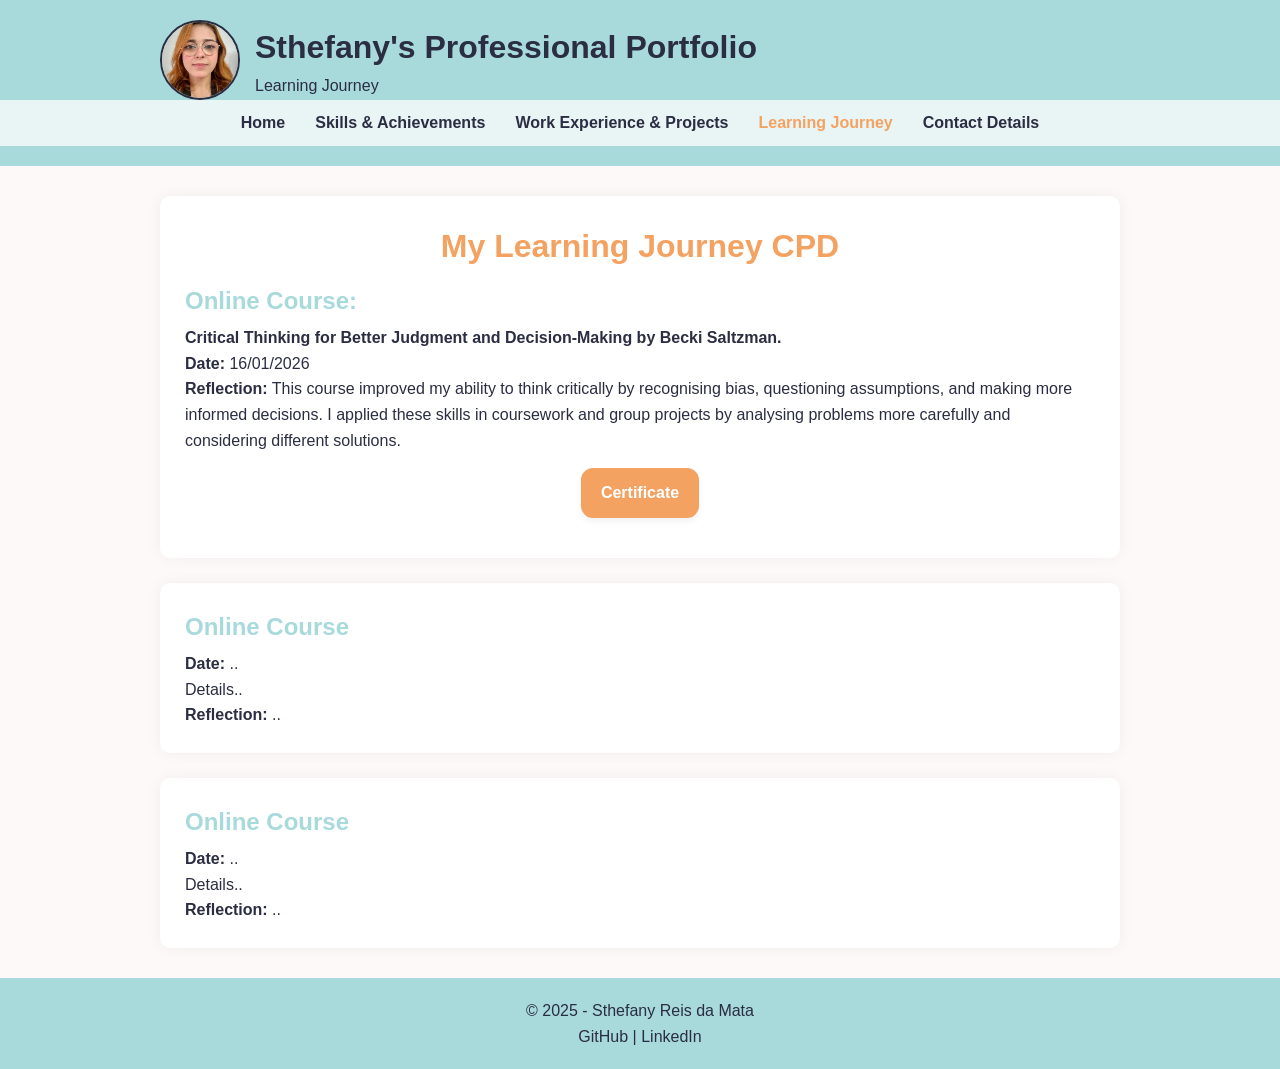
==== docs/learning.html @ e6a2cdb6 "Update learning.html" ====
<!DOCTYPE html>
<html lang="en">
<head>
    <meta charset="UTF-8">
    <meta name="viewport" content="width=device-width, initial-scale=1.0">
    <title>Learning Journey - CPD</title>
    <link rel="stylesheet" href="style.css">
</head>
<body>
    <header class="site-header">
        <div class="header">
            <div class="profile">
                <img class="profile-image" src="profile_photo.jpeg" alt="avatar">
                <div>
                    <h1>Sthefany's Professional Portfolio</h1>
                    <span class="subtitle">Learning Journey</span>
                </div>
            </div>
        </div>
        <nav class="main-nav" id="nav">
            <a href="index.html">Home</a>
            <a href="skills.html">Skills & Achievements</a>
            <a href="work.html">Work Experience & Projects</a>
            <a href="learning.html" class="active">Learning Journey</a>
            <a href="contact.html">Contact Details</a>
        </nav>
    </header>

    <main class="content">
        <section class="cpd card">
            <h2>My Learning Journey CPD</h2>


            <h3>Online Course:</h3>
            <h4>Critical Thinking for Better Judgment and Decision-Making by Becki Saltzman.</h4>
            <p><strong>Date: </strong>16/01/2026</p>
            <p><strong>Reflection:</strong> This course improved my ability to think critically by recognising bias, questioning assumptions, and making more informed decisions. I applied these skills in coursework and group projects by analysing problems more carefully and considering different solutions.</p>
            <div class="hero actions">
                <a href="CriticalThinking.pdf" class="btn download">Certificate</a>
            </div>
        </section>

        <section class="cpd card">
            <h3>Online Course</h3>
            <p><strong>Date:</strong> ..</p>
            <p>Details..</p>
            <p><strong>Reflection:</strong> ..</p>
        </section>

        <section class="cpd card">
            <h3>Online Course</h3>
            <p><strong>Date:</strong> ..</p>
            <p>Details..</p>
            <p><strong>Reflection:</strong> ..</p>
        </section>
    </main>

    <footer class="footer">
        <div>&copy; 2025 - Sthefany Reis da Mata</div>
        <div class="socials">
            <a href="https://olympus.ntu.ac.uk/N1015898">GitHub |</a>
            <a href="https://linkedin.com/in/sthefany57"> LinkedIn</a>
        </div>
    </footer>

</body>
</html>
---- docs/style.css ----
/* Global Styles */
* {
    box-sizing: border-box; /* include padding and border in element's total width and height */
    margin: 0; /* remove default margin */
    padding: 0; /* remove default padding */

}

/* Body Styles */
body {
    font-family: 'Segoe UI', Arial, sans-serif; /* clean and modern font */
    background: #fef9f9; /* very light pastel */
    color: #2b2d42; /* dark slate */
    line-height: 1.6; /* improve readability */
    transition: background 0.3s, color 0.3s; /* smooth theme transitions */

}
/* Typography */
a {
    color: inherit; /* inherit color from parent */
    text-decoration: none; /* remove underline by default */
}

/* Hover effect for links */
a:hover {
    text-decoration: underline; /* underline on hover for better UX */
}

/* Headings */
ul {
    list-style: disc inside; /* standard list style */
}

/* header */
.site-header {
    background: #a8dadc; /* pastel mint */
    color: #2b2d42; /* dark slate */
    padding: 20px 0; /* vertical padding */
    position: sticky; /* stick to top on scroll */
}

/* Header Content */
.header {
    max-width: 1000px; /* constrain width */
    margin: 0 auto; /* center horizontally */
    display: flex; /* flexbox for layout */
    align-items: center; /* center vertically */
    justify-content: space-between; /* space between items */
    padding: 0 20px; /* horizontal padding */
}


/* Profile Section */
.profile {
    display: flex; /* flexbox for layout */
    align-items: center; /* center vertically */
    gap: 15px; /* space between image and text */
}

/* Profile Image */
.profile img {
        width: 80px; /* fixed width */
        height: 80px; /* fixed height */
        max-width: 100%; /* responsive */
        object-fit: cover; /* fills the circle without distortion */
        border-radius: 50%; /* circular shape */
        border: 2px solid #2b2d42; /* border color */
}

/* Main Content Area */
.content {
    max-width: 1000px; /* constrain width */
    margin: 30px auto; /* center horizontally with top margin */
    padding: 0 20px; /* horizontal padding */
}

/* Navigation Styles */
.main-nav {
    display: flex; /* flexbox for layout */
    justify-content: center; /* center nav items */
    background: #e9f5f5; /* light pastel */
    padding: 10px 0; /* vertical padding */
}

 /* Navigation Links */
.main-nav a {
    margin: 0 15px; /* horizontal spacing */
    font-weight: bold; /* bold text */
    color: #2b2d42; /* dark slate */
    transition: color 0.3s; /* smooth color transition */
}

 /* Hover and Active Link Styles */
    .main-nav a:hover,
    .main-nav a.active {
        color: #f4a261; /* pastel coral */
    }


/*buttons */
.btn {
    padding: 10px 18px; /* increased padding for better touch targets */
    border-radius: 12px; /* more rounded corners for a softer look */
    font-weight: 600; /* semi-bold text */
    cursor: pointer; /* pointer cursor on hover */
    transition: all 0.25s ease; /* smooth transitions for hover effects */
    border: 2px solid transparent; /* default border */
    box-shadow: 0 4px 6px rgba(0,0,0,0.05); /* subtle shadow */
}

/* General hover effect for all buttons */
.btn:hover {
     transform: translateY(-2px); /* slight lift on hover */
     box-shadow: 0 6px 10px rgba(0,0,0,0.08); /* enhanced shadow on hover */
}

/* Primary button (mint) */
.btn.primary {
     background-color: #a8dadc; /* pastel mint */
     color: #2b2d42; /* dark slate */
     border: 2px solid #a8dadc; /* matching border */
}

 /* Hover effect for primary button */
.btn.primary:hover {
      background-color: #8fc5c7; /* slightly darker mint */
      border-color: #8fc5c7; /* matching border */
}

/* Download / accent button (coral) */
.btn.download {
    background-color: #f4a261; /* pastel coral */
    color: #fff; /* white text */
    border: 2px solid #f4a261; /* matching border */
 }

 /* Hover effect for download button */
 .btn.download:hover {
    background-color: #e5944f; /* slightly darker coral */
    border-color: #e5944f; /* matching border */
 }


/* Card section */
.card {
    background: white; /* soft lavender */
    padding: 25px; /* increased padding */
    border-radius: 10px; /* rounded corners */
    box-shadow: 0 0 15px rgba(0,0,0,0.05); /* subtle shadow */
    margin-bottom: 20px; /* space below each card */
    transition: transform 0.2s, box-shadow 0.2s; /* smooth hover effects */
}

/* Hover effect for cards */
.card:hover {
     transform: translateY(-5px); /* slight lift on hover */
     box-shadow: 0 0 25px rgba(0,0,0,0.2); /* enhanced shadow on hover */
 }
 
/* Card Headings */
    .card h2 {
        text-align: center; /* center text */
        font-size: 2rem; /* larger font size */
        margin-bottom: 15px; /* space below heading */
        color: #f4a261; /* pastel coral */
    }

    .card h3 {
        text-align: left; /* left text */
        font-size: 1.5rem; /* medium font size */
        margin-bottom: 10px; /* space below heading */
        color: #a8dadc; /* pastel mint */
    }


/* Card Paragraphs */
    .actions {
        margin: 15px 0; /* vertical margin */
        display: flex; /* flexbox for layout */
        justify-content: center; /* center actions */
        gap: 15px; /* space between actions */
    }

/**/
.values {
    display: flex; /* flexbox for layout */
    justify-content: center; /* center values */
    flex-wrap: wrap; /* wrap to next line if needed */
    gap: 15px; /* space between values */
    margin-top: 20px; /* space above values */
    font-weight: bold; /* bold text */
    color: #a8dadc; /* pastel mint */
}

/* CPD Section */
.cpd {
    margin-bottom: 25px; /* space below each section */
}
    .cpd h2 {
        color: #f4a261; /* pastel coral */
        margin-bottom: 10px; /* space below main headings */
    }
    .cpd h3 {
        color: #a8dadc; /* pastel mint */
        margin-bottom: 5px; /* space below subheadings */
    }

    /* Footer Styles */
    .footer {
        background: #a8dadc; /* pastel mint footer */
        color: #2b2d42; /* dark slate text */
        padding: 20px 0; /* vertical padding */
        text-align: center; /* center text */

    }
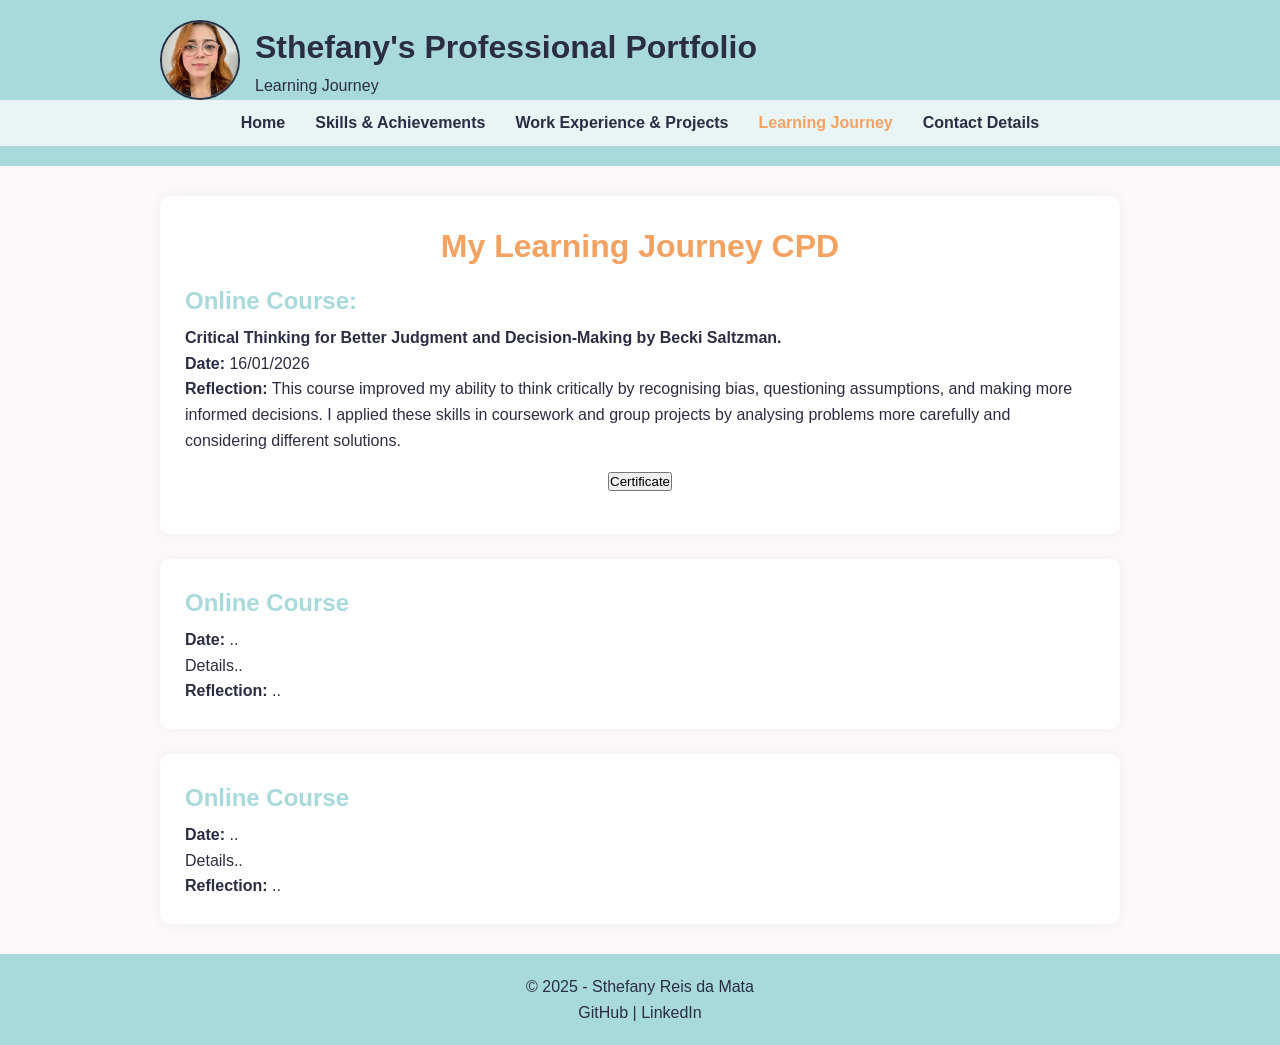
==== commit 6d06050a: "Update learning.html" ====
--- a/docs/learning.html
+++ b/docs/learning.html
@@ -37,7 +37,7 @@
             <p><strong>Date: </strong>16/01/2026</p>
             <p><strong>Reflection:</strong> This course improved my ability to think critically by recognising bias, questioning assumptions, and making more informed decisions. I applied these skills in coursework and group projects by analysing problems more carefully and considering different solutions.</p>
             <div class="hero actions">
-                <a href="CriticalThinking.pdf" class="btn download">Certificate</a>
+                <a href="CriticalThinking.pdf" target="_blank"><button>Certificate</button></a>
             </div>
         </section>
 
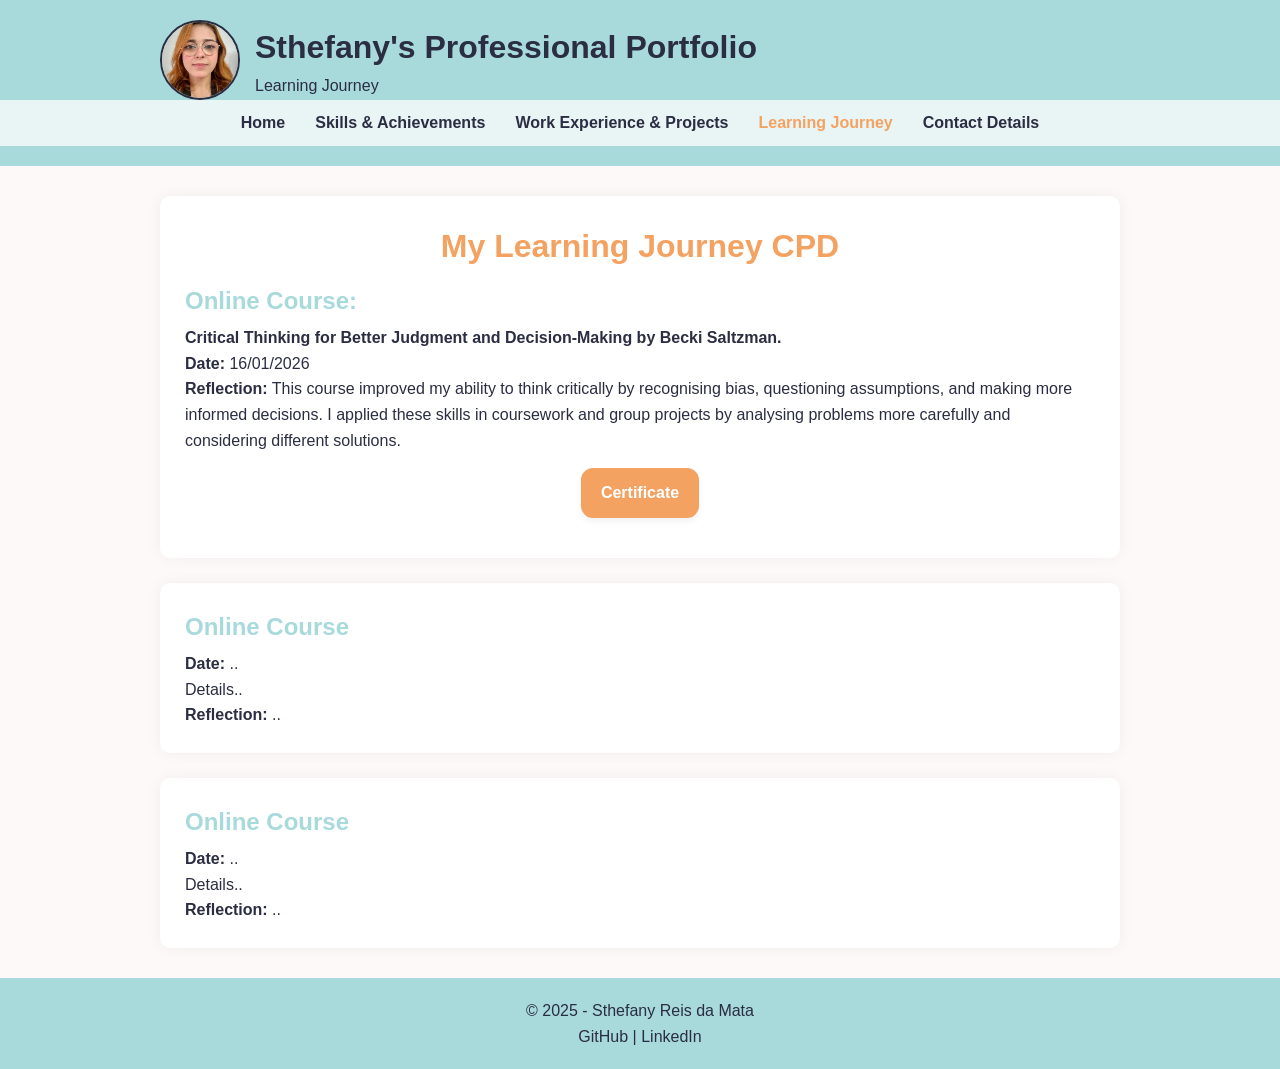
==== commit a032e012: "Update learning.html" ====
--- a/docs/learning.html
+++ b/docs/learning.html
@@ -37,7 +37,7 @@
             <p><strong>Date: </strong>16/01/2026</p>
             <p><strong>Reflection:</strong> This course improved my ability to think critically by recognising bias, questioning assumptions, and making more informed decisions. I applied these skills in coursework and group projects by analysing problems more carefully and considering different solutions.</p>
             <div class="hero actions">
-                <a href="CriticalThinking.pdf" target="_blank"><button>Certificate</button></a>
+                <a href="docs/CriticalThinking.pdf" class="btn download">Certificate</a>
             </div>
         </section>
 
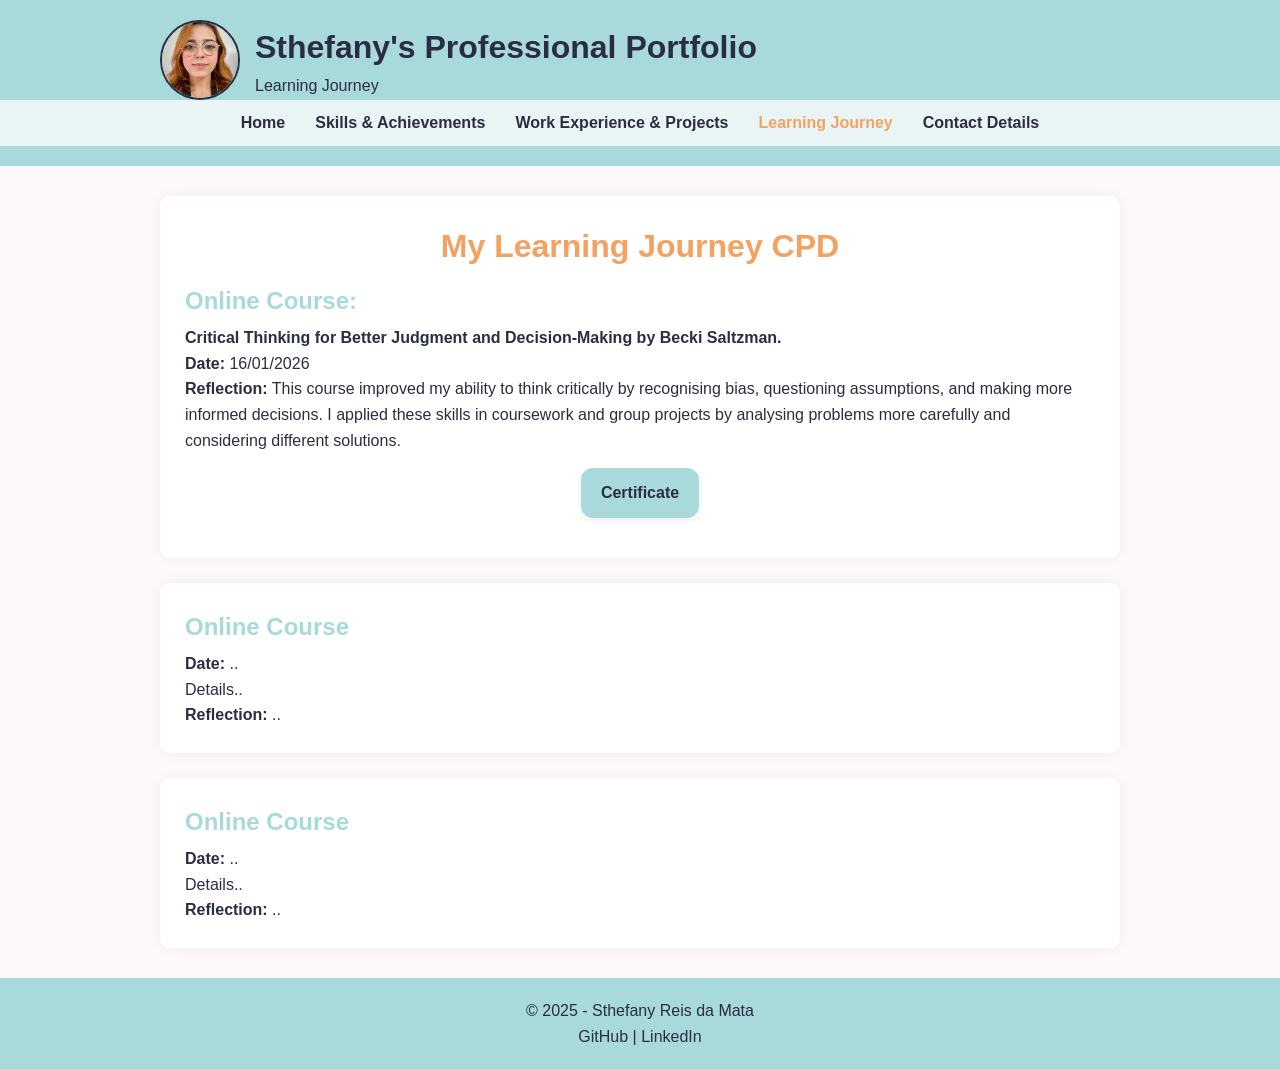
==== commit e48ac272: "Update learning.html" ====
--- a/docs/learning.html
+++ b/docs/learning.html
@@ -37,7 +37,7 @@
             <p><strong>Date: </strong>16/01/2026</p>
             <p><strong>Reflection:</strong> This course improved my ability to think critically by recognising bias, questioning assumptions, and making more informed decisions. I applied these skills in coursework and group projects by analysing problems more carefully and considering different solutions.</p>
             <div class="hero actions">
-                <a href="docs/CriticalThinking.pdf" class="btn download">Certificate</a>
+                <a href="CriticalThinking.pdf" class="btn primary">Certificate</a>
             </div>
         </section>
 
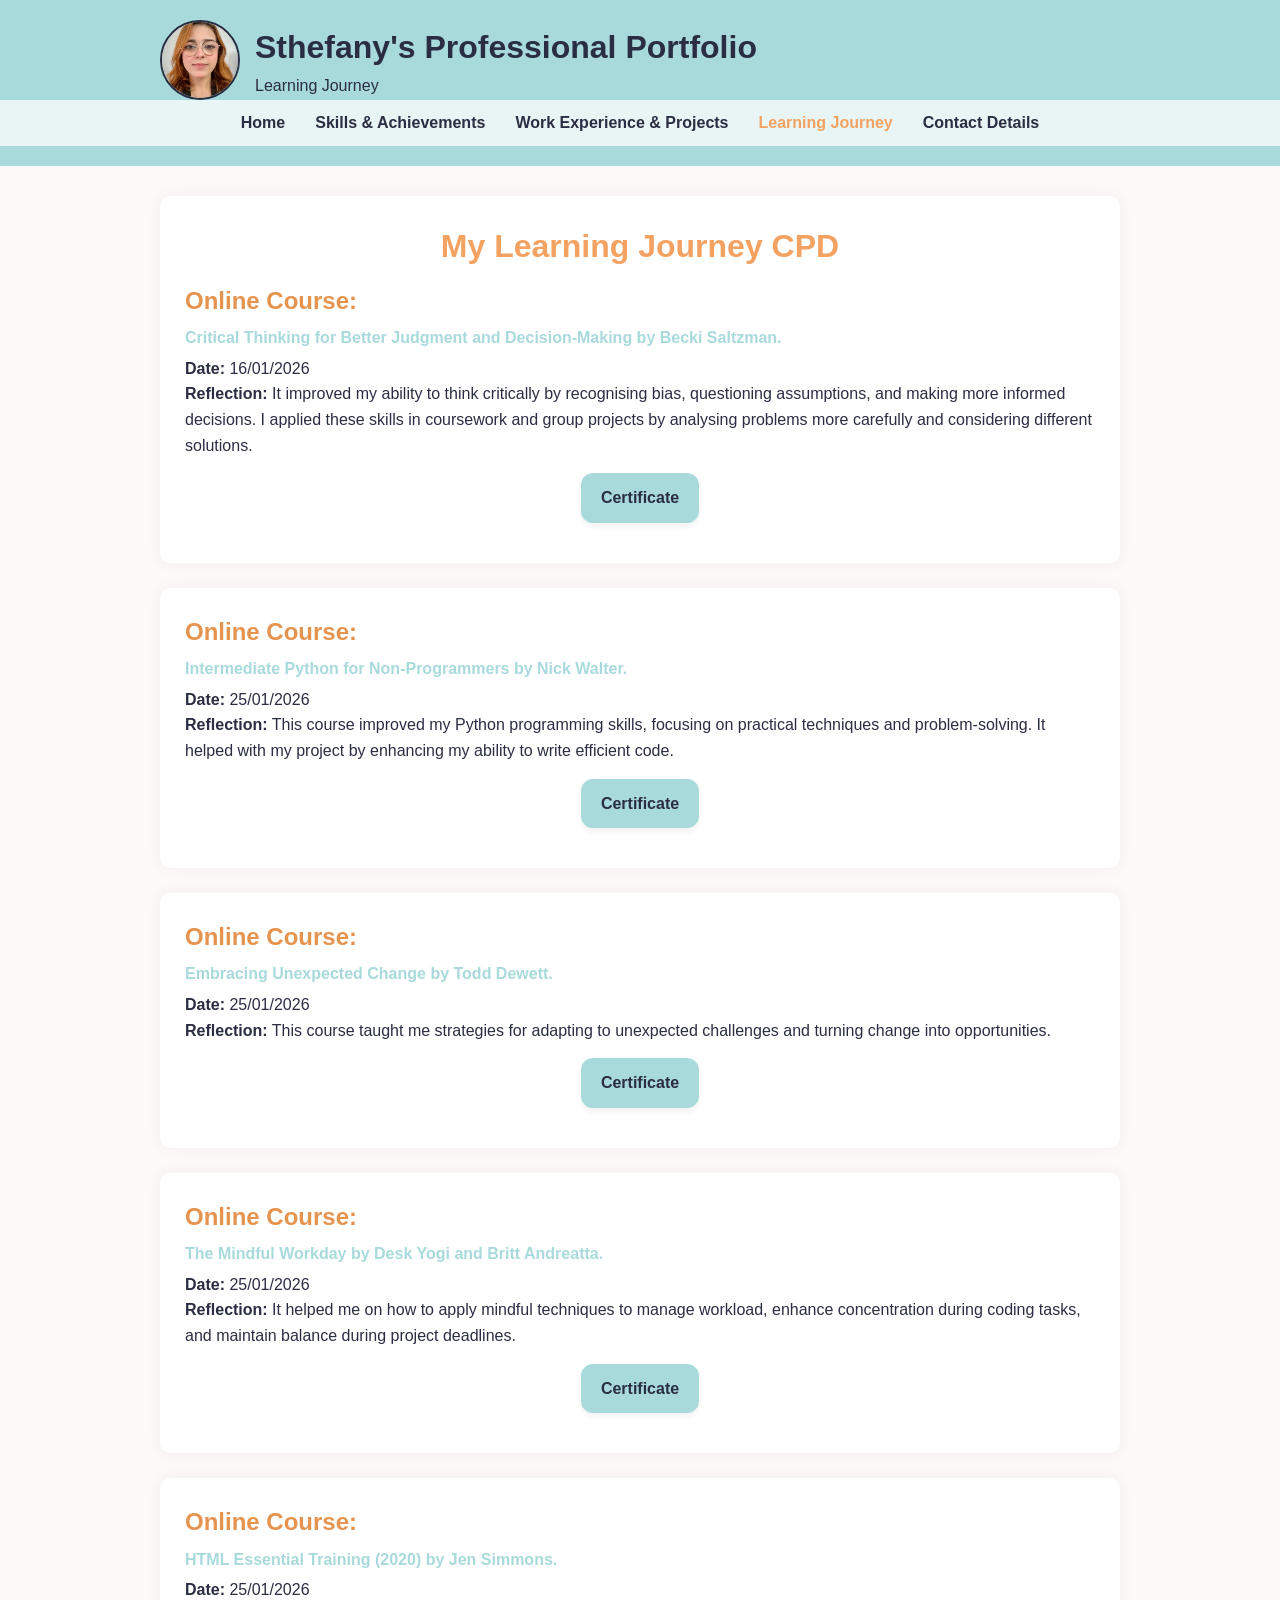
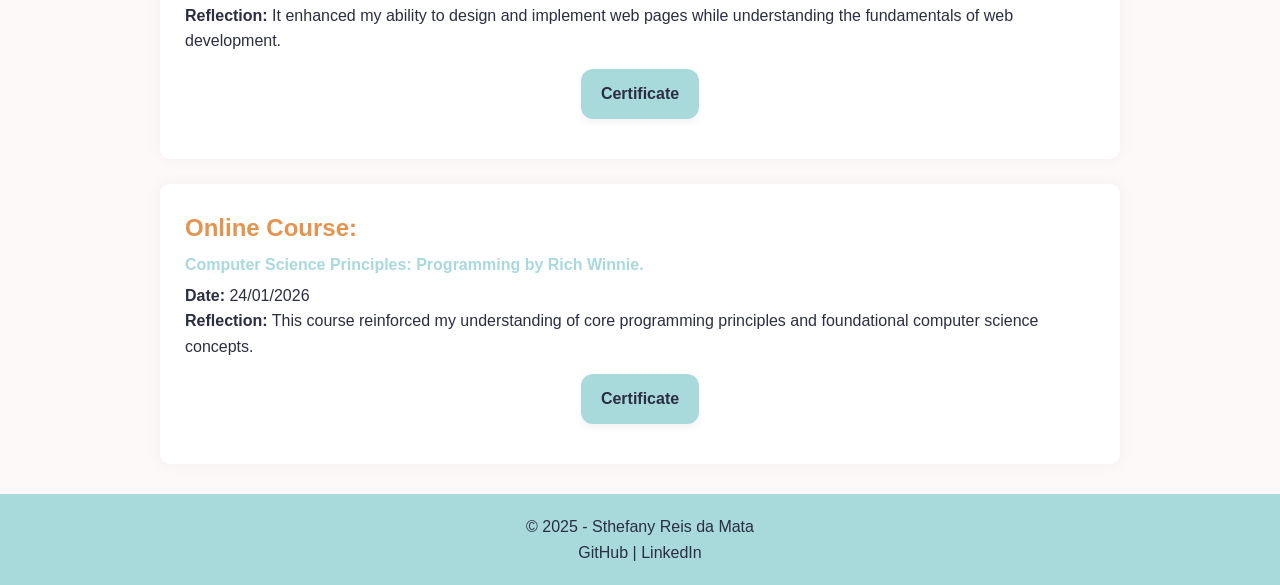
==== commit 324a6c08: "Update learning.html" ====
--- a/docs/learning.html
+++ b/docs/learning.html
@@ -35,24 +35,60 @@
             <h3>Online Course:</h3>
             <h4>Critical Thinking for Better Judgment and Decision-Making by Becki Saltzman.</h4>
             <p><strong>Date: </strong>16/01/2026</p>
-            <p><strong>Reflection:</strong> This course improved my ability to think critically by recognising bias, questioning assumptions, and making more informed decisions. I applied these skills in coursework and group projects by analysing problems more carefully and considering different solutions.</p>
+            <p><strong>Reflection:</strong> It improved my ability to think critically by recognising bias, questioning assumptions, and making more informed decisions. I applied these skills in coursework and group projects by analysing problems more carefully and considering different solutions.</p>
             <div class="hero actions">
                 <a href="CriticalThinking.pdf" class="btn primary">Certificate</a>
             </div>
         </section>
 
         <section class="cpd card">
-            <h3>Online Course</h3>
-            <p><strong>Date:</strong> ..</p>
-            <p>Details..</p>
-            <p><strong>Reflection:</strong> ..</p>
+            <h3>Online Course:</h3>
+            <h4>Intermediate Python for Non-Programmers by Nick Walter.</h4>
+            <p><strong>Date: </strong>25/01/2026</p>
+            <p><strong>Reflection:</strong> This course improved my Python programming skills, focusing on practical techniques and problem-solving. It helped with my project by enhancing my ability to write efficient code.</p>
+            <div class="hero actions">
+                <a href="IntermediatePythonforNonProgrammers.pdf" class="btn primary">Certificate</a>
+            </div>
         </section>
 
         <section class="cpd card">
-            <h3>Online Course</h3>
-            <p><strong>Date:</strong> ..</p>
-            <p>Details..</p>
-            <p><strong>Reflection:</strong> ..</p>
+            <h3>Online Course:</h3>
+            <h4>Embracing Unexpected Change by Todd Dewett.</h4>
+            <p><strong>Date: </strong>25/01/2026</p>
+            <p><strong>Reflection:</strong> This course taught me strategies for adapting to unexpected challenges and turning change into opportunities.</p>
+            <div class="hero actions">
+                <a href="EmbracingUnexpectedChange.pdf" class="btn primary">Certificate</a>
+            </div>
+        </section>
+
+        <section class="cpd card">
+            <h3>Online Course:</h3>
+            <h4>The Mindful Workday by Desk Yogi and Britt Andreatta.</h4>
+            <p><strong>Date: </strong>25/01/2026</p>
+            <p><strong>Reflection:</strong> It helped me on how to apply mindful techniques to manage workload, enhance concentration during coding tasks, and maintain balance during project deadlines.</p>
+            <div class="hero actions">
+                <a href="TheMindfulWorkday.pdf" class="btn primary">Certificate</a>
+            </div>
+        </section>
+
+        <section class="cpd card">
+            <h3>Online Course:</h3>
+            <h4>HTML Essential Training (2020) by Jen Simmons.</h4>
+            <p><strong>Date: </strong>25/01/2026</p>
+            <p><strong>Reflection:</strong> It enhanced my ability to design and implement web pages while understanding the fundamentals of web development.</p>
+            <div class="hero actions">
+                <a href="HTMLEssentialTraining2020.pdf" class="btn primary">Certificate</a>
+            </div>
+        </section>
+
+        <section class="cpd card">
+            <h3>Online Course:</h3>
+            <h4>Computer Science Principles: Programming by Rich Winnie.</h4>
+            <p><strong>Date: </strong>24/01/2026</p>
+            <p><strong>Reflection:</strong> This course reinforced my understanding of core programming principles and foundational computer science concepts.</p>
+            <div class="hero actions">
+                <a href="PrinciplesProgramming.pdf" class="btn primary">Certificate</a>
+            </div>
         </section>
     </main>
 
--- a/docs/style.css
+++ b/docs/style.css
@@ -173,6 +173,7 @@
     }
 
 
+
 /* Card Paragraphs */
     .actions {
         margin: 15px 0; /* vertical margin */
@@ -201,8 +202,12 @@
         margin-bottom: 10px; /* space below main headings */
     }
     .cpd h3 {
-        color: #a8dadc; /* pastel mint */
+        color: #e5944f; /* pastel mint */
         margin-bottom: 5px; /* space below subheadings */
+    }
+    .cpd h4{
+        color: #a8dadc; /* pastel coral */
+        margin-bottom: 5px; /* space below main headings */
     }
 
     /* Footer Styles */
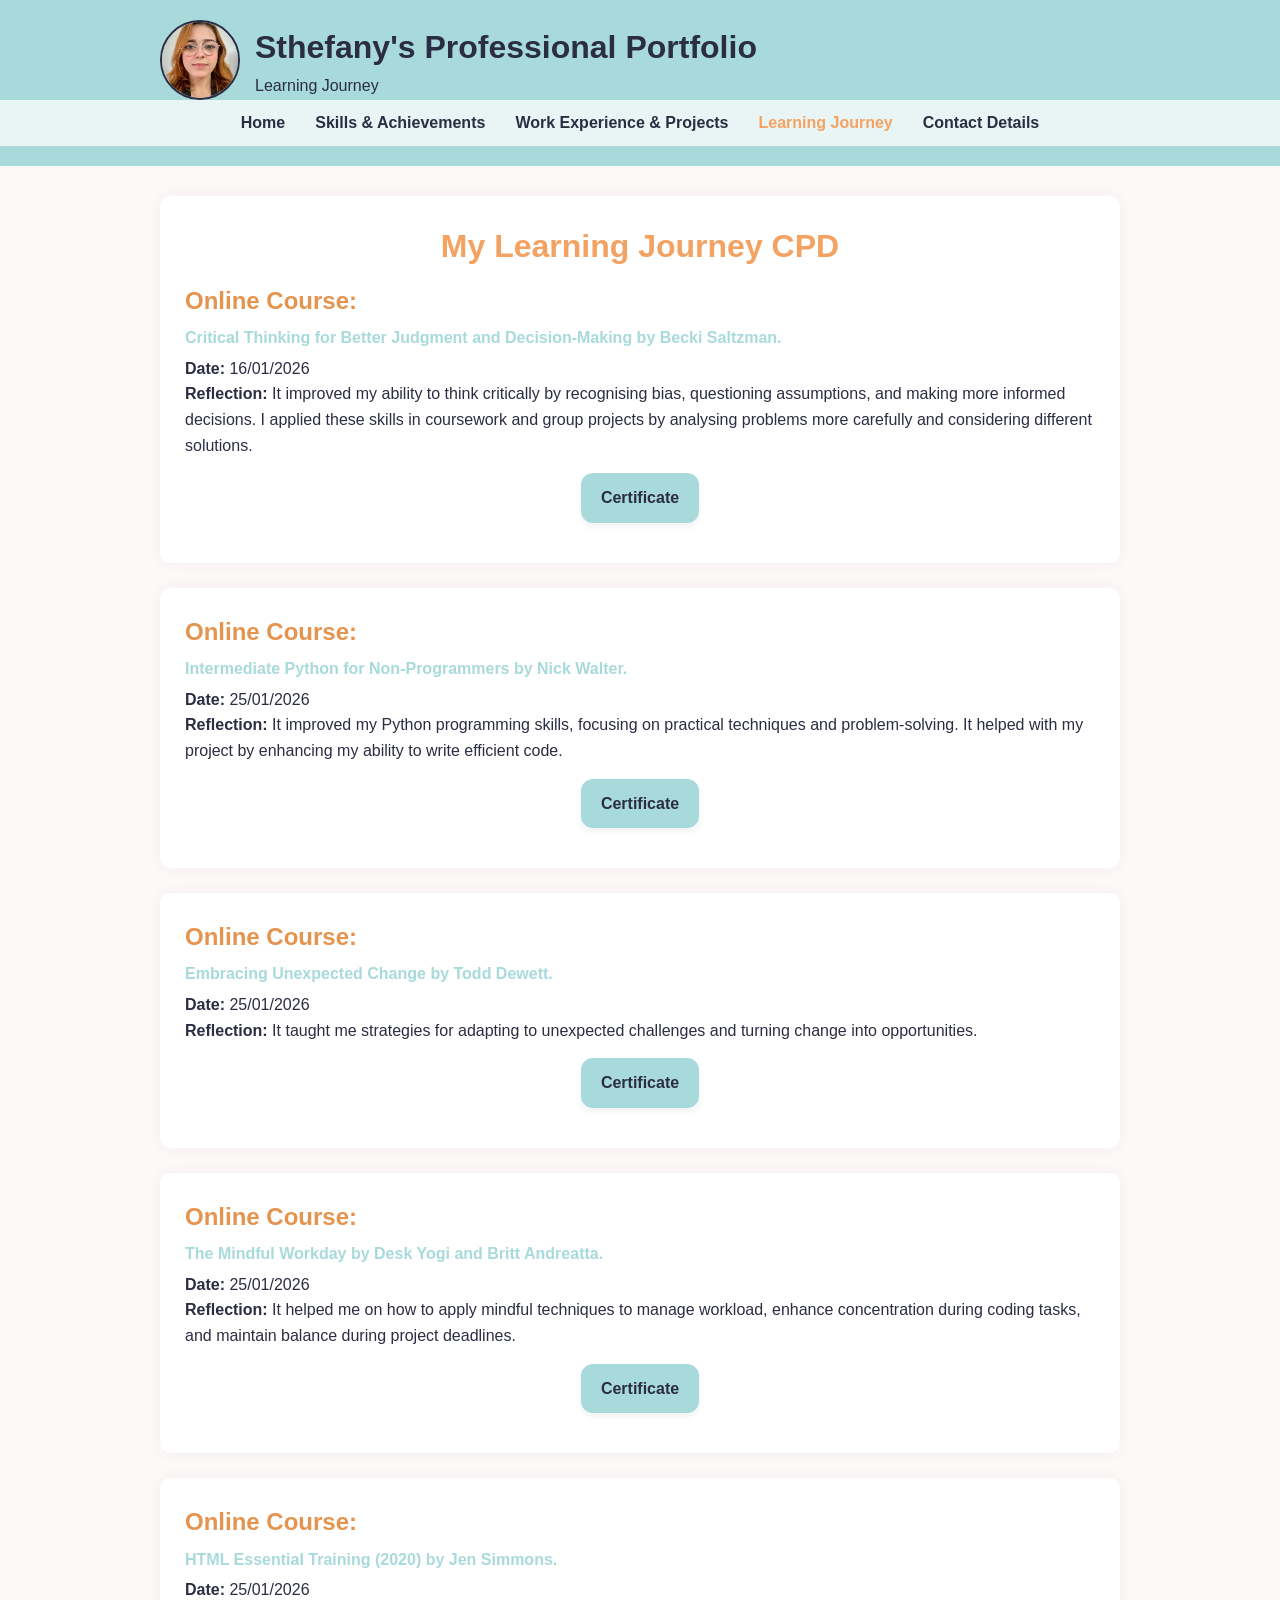
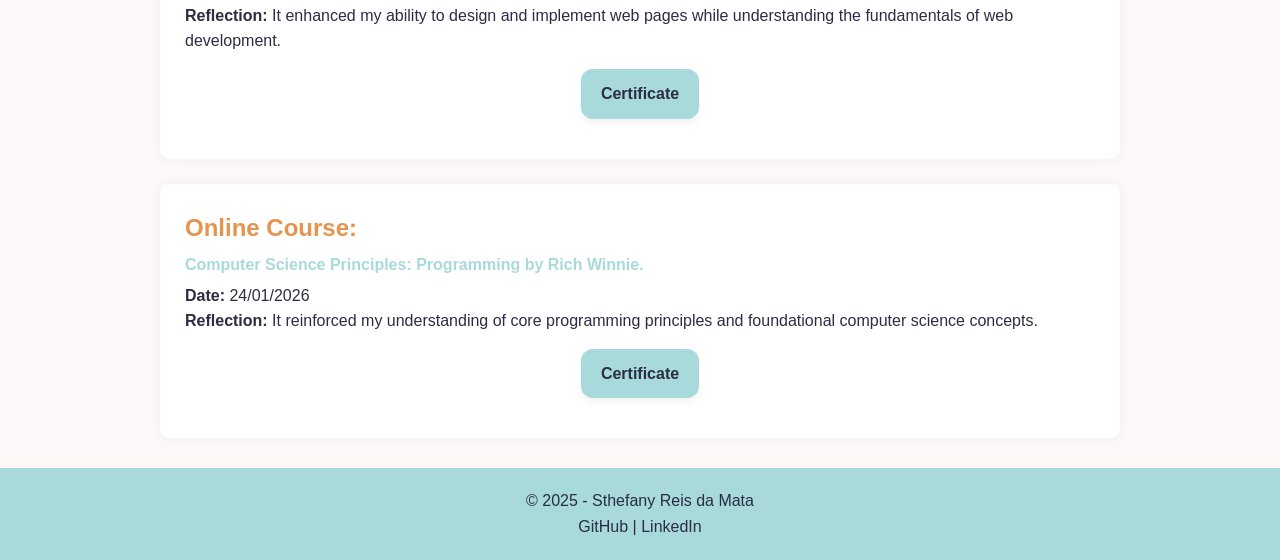
==== commit 499fc81f: "Update learning.html" ====
--- a/docs/learning.html
+++ b/docs/learning.html
@@ -45,7 +45,7 @@
             <h3>Online Course:</h3>
             <h4>Intermediate Python for Non-Programmers by Nick Walter.</h4>
             <p><strong>Date: </strong>25/01/2026</p>
-            <p><strong>Reflection:</strong> This course improved my Python programming skills, focusing on practical techniques and problem-solving. It helped with my project by enhancing my ability to write efficient code.</p>
+            <p><strong>Reflection:</strong> It improved my Python programming skills, focusing on practical techniques and problem-solving. It helped with my project by enhancing my ability to write efficient code.</p>
             <div class="hero actions">
                 <a href="IntermediatePythonforNonProgrammers.pdf" class="btn primary">Certificate</a>
             </div>
@@ -55,7 +55,7 @@
             <h3>Online Course:</h3>
             <h4>Embracing Unexpected Change by Todd Dewett.</h4>
             <p><strong>Date: </strong>25/01/2026</p>
-            <p><strong>Reflection:</strong> This course taught me strategies for adapting to unexpected challenges and turning change into opportunities.</p>
+            <p><strong>Reflection:</strong> It taught me strategies for adapting to unexpected challenges and turning change into opportunities.</p>
             <div class="hero actions">
                 <a href="EmbracingUnexpectedChange.pdf" class="btn primary">Certificate</a>
             </div>
@@ -85,7 +85,7 @@
             <h3>Online Course:</h3>
             <h4>Computer Science Principles: Programming by Rich Winnie.</h4>
             <p><strong>Date: </strong>24/01/2026</p>
-            <p><strong>Reflection:</strong> This course reinforced my understanding of core programming principles and foundational computer science concepts.</p>
+            <p><strong>Reflection:</strong> It reinforced my understanding of core programming principles and foundational computer science concepts.</p>
             <div class="hero actions">
                 <a href="PrinciplesProgramming.pdf" class="btn primary">Certificate</a>
             </div>
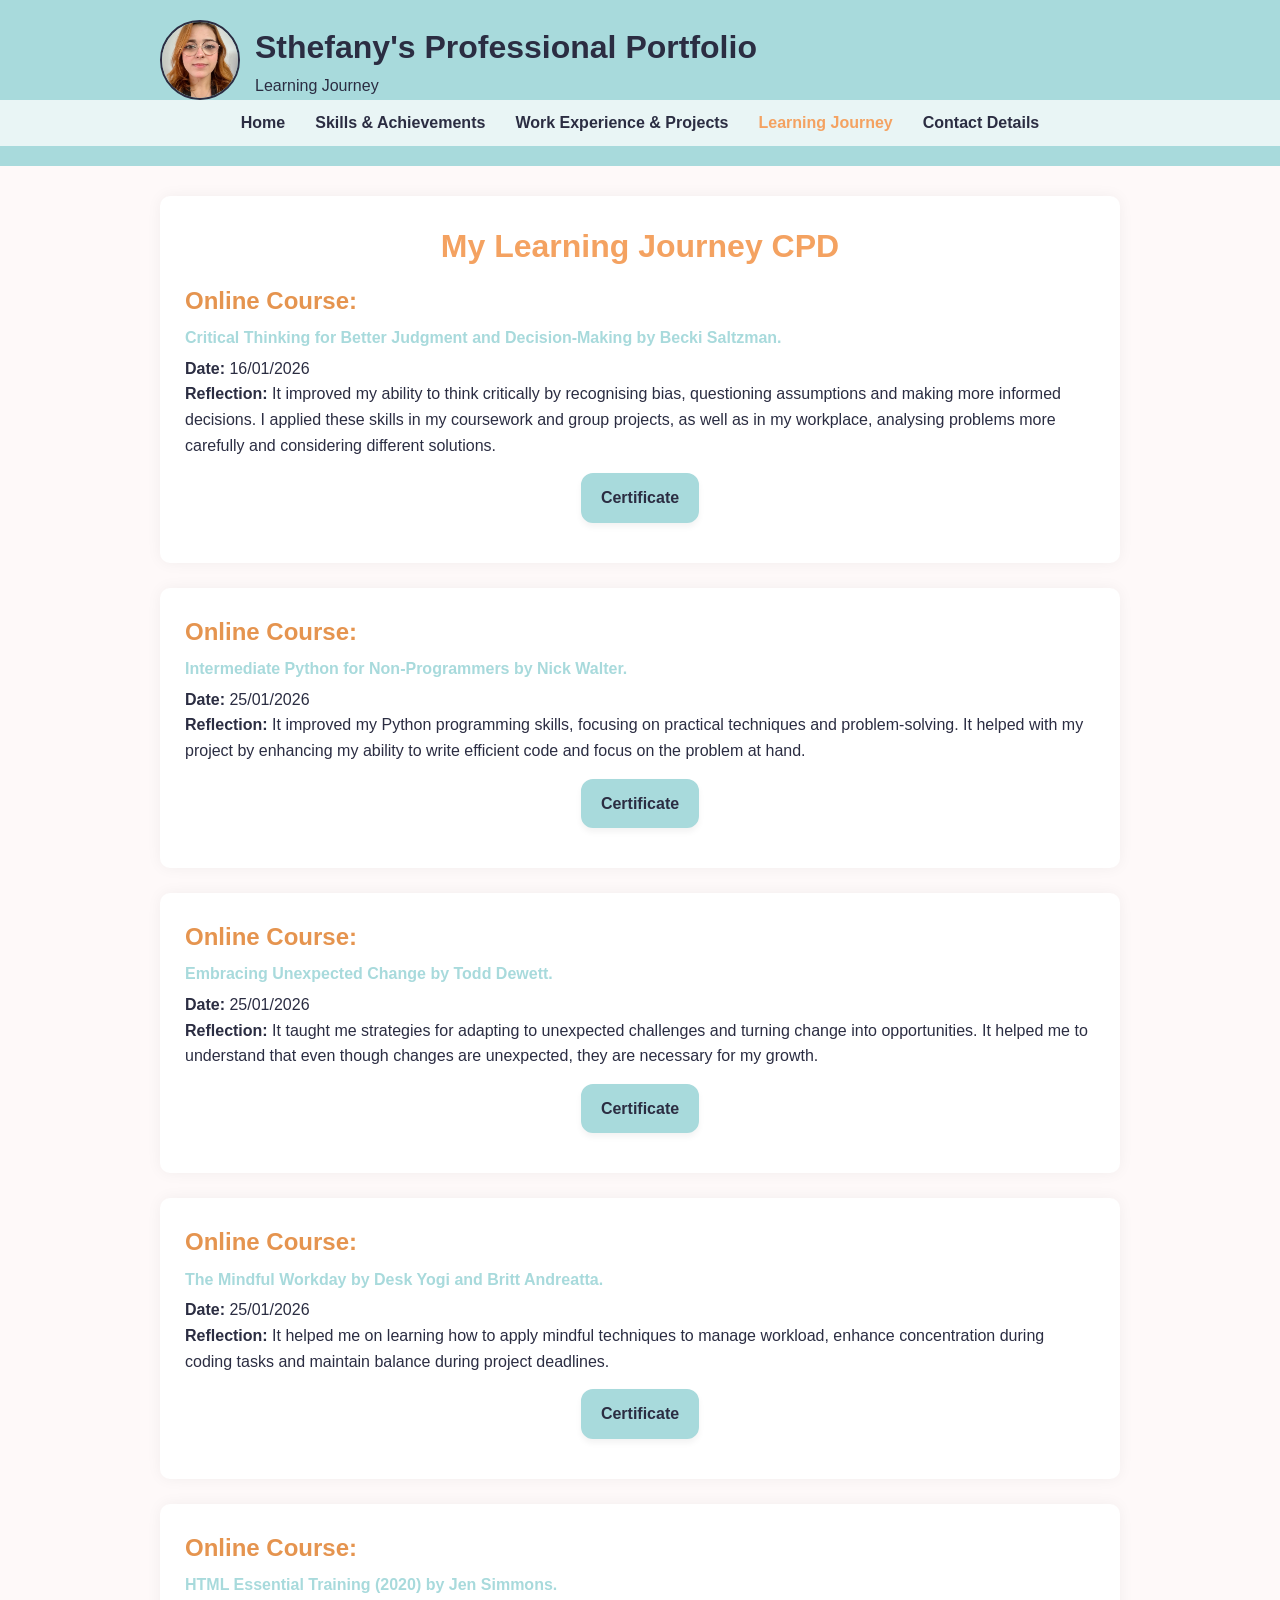
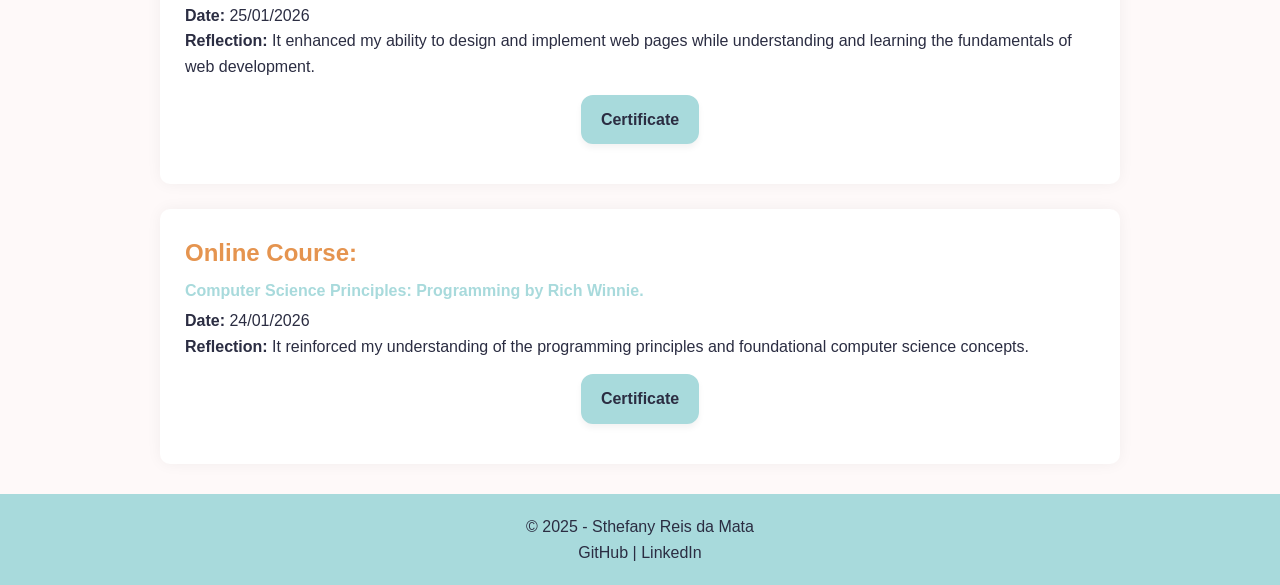
==== commit bca03dd8: "Update learning.html" ====
--- a/docs/learning.html
+++ b/docs/learning.html
@@ -35,7 +35,7 @@
             <h3>Online Course:</h3>
             <h4>Critical Thinking for Better Judgment and Decision-Making by Becki Saltzman.</h4>
             <p><strong>Date: </strong>16/01/2026</p>
-            <p><strong>Reflection:</strong> It improved my ability to think critically by recognising bias, questioning assumptions, and making more informed decisions. I applied these skills in coursework and group projects by analysing problems more carefully and considering different solutions.</p>
+            <p><strong>Reflection:</strong> It improved my ability to think critically by recognising bias, questioning assumptions and making more informed decisions. I applied these skills in my coursework and group projects, as well as in my workplace, analysing problems more carefully and considering different solutions.</p>
             <div class="hero actions">
                 <a href="CriticalThinking.pdf" class="btn primary">Certificate</a>
             </div>
@@ -45,7 +45,7 @@
             <h3>Online Course:</h3>
             <h4>Intermediate Python for Non-Programmers by Nick Walter.</h4>
             <p><strong>Date: </strong>25/01/2026</p>
-            <p><strong>Reflection:</strong> It improved my Python programming skills, focusing on practical techniques and problem-solving. It helped with my project by enhancing my ability to write efficient code.</p>
+            <p><strong>Reflection:</strong> It improved my Python programming skills, focusing on practical techniques and problem-solving. It helped with my project by enhancing my ability to write efficient code and focus on the problem at hand.</p>
             <div class="hero actions">
                 <a href="IntermediatePythonforNonProgrammers.pdf" class="btn primary">Certificate</a>
             </div>
@@ -55,7 +55,7 @@
             <h3>Online Course:</h3>
             <h4>Embracing Unexpected Change by Todd Dewett.</h4>
             <p><strong>Date: </strong>25/01/2026</p>
-            <p><strong>Reflection:</strong> It taught me strategies for adapting to unexpected challenges and turning change into opportunities.</p>
+            <p><strong>Reflection:</strong> It taught me strategies for adapting to unexpected challenges and turning change into opportunities. It helped me to understand that even though changes are unexpected, they are necessary for my growth.</p>
             <div class="hero actions">
                 <a href="EmbracingUnexpectedChange.pdf" class="btn primary">Certificate</a>
             </div>
@@ -65,7 +65,7 @@
             <h3>Online Course:</h3>
             <h4>The Mindful Workday by Desk Yogi and Britt Andreatta.</h4>
             <p><strong>Date: </strong>25/01/2026</p>
-            <p><strong>Reflection:</strong> It helped me on how to apply mindful techniques to manage workload, enhance concentration during coding tasks, and maintain balance during project deadlines.</p>
+            <p><strong>Reflection:</strong> It helped me on learning how to apply mindful techniques to manage workload, enhance concentration during coding tasks and maintain balance during project deadlines.</p>
             <div class="hero actions">
                 <a href="TheMindfulWorkday.pdf" class="btn primary">Certificate</a>
             </div>
@@ -75,7 +75,7 @@
             <h3>Online Course:</h3>
             <h4>HTML Essential Training (2020) by Jen Simmons.</h4>
             <p><strong>Date: </strong>25/01/2026</p>
-            <p><strong>Reflection:</strong> It enhanced my ability to design and implement web pages while understanding the fundamentals of web development.</p>
+            <p><strong>Reflection:</strong> It enhanced my ability to design and implement web pages while understanding and learning the fundamentals of web development.</p>
             <div class="hero actions">
                 <a href="HTMLEssentialTraining2020.pdf" class="btn primary">Certificate</a>
             </div>
@@ -85,7 +85,7 @@
             <h3>Online Course:</h3>
             <h4>Computer Science Principles: Programming by Rich Winnie.</h4>
             <p><strong>Date: </strong>24/01/2026</p>
-            <p><strong>Reflection:</strong> It reinforced my understanding of core programming principles and foundational computer science concepts.</p>
+            <p><strong>Reflection:</strong> It reinforced my understanding of the programming principles and foundational computer science concepts.</p>
             <div class="hero actions">
                 <a href="PrinciplesProgramming.pdf" class="btn primary">Certificate</a>
             </div>
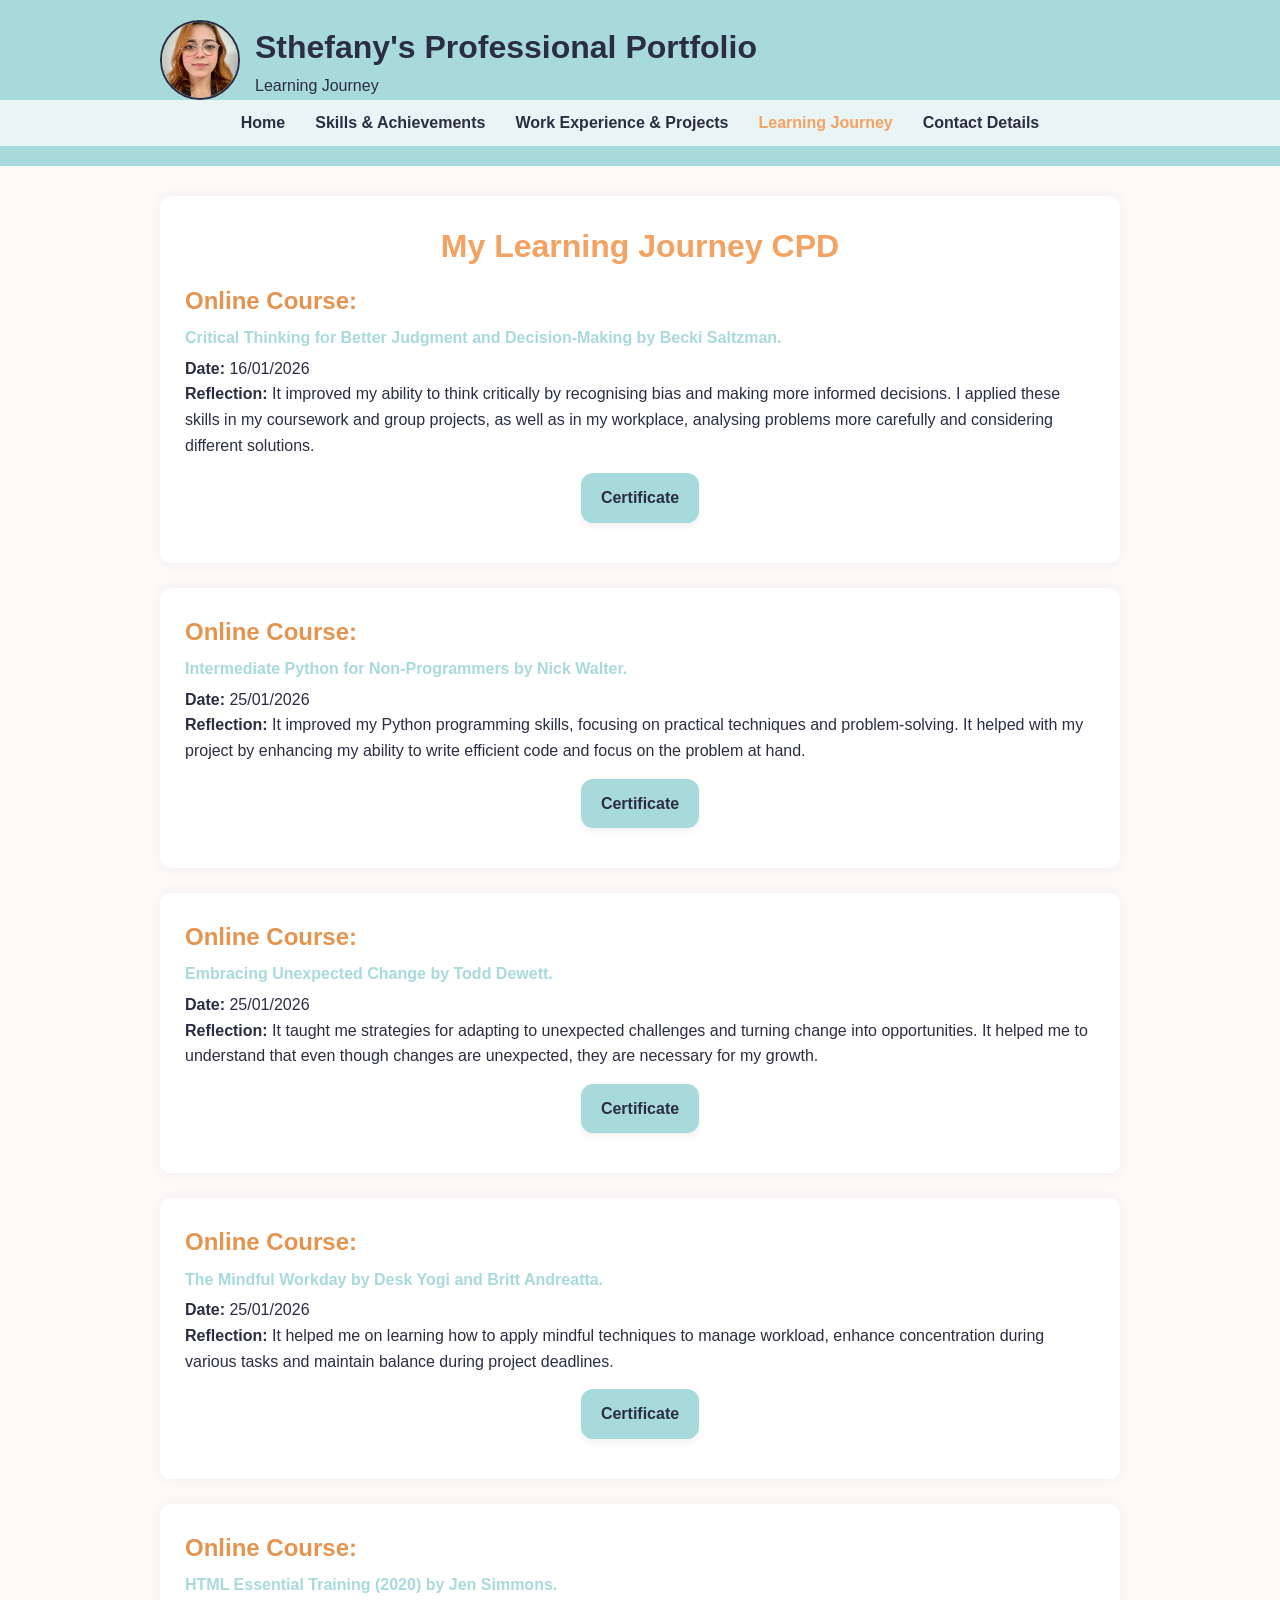
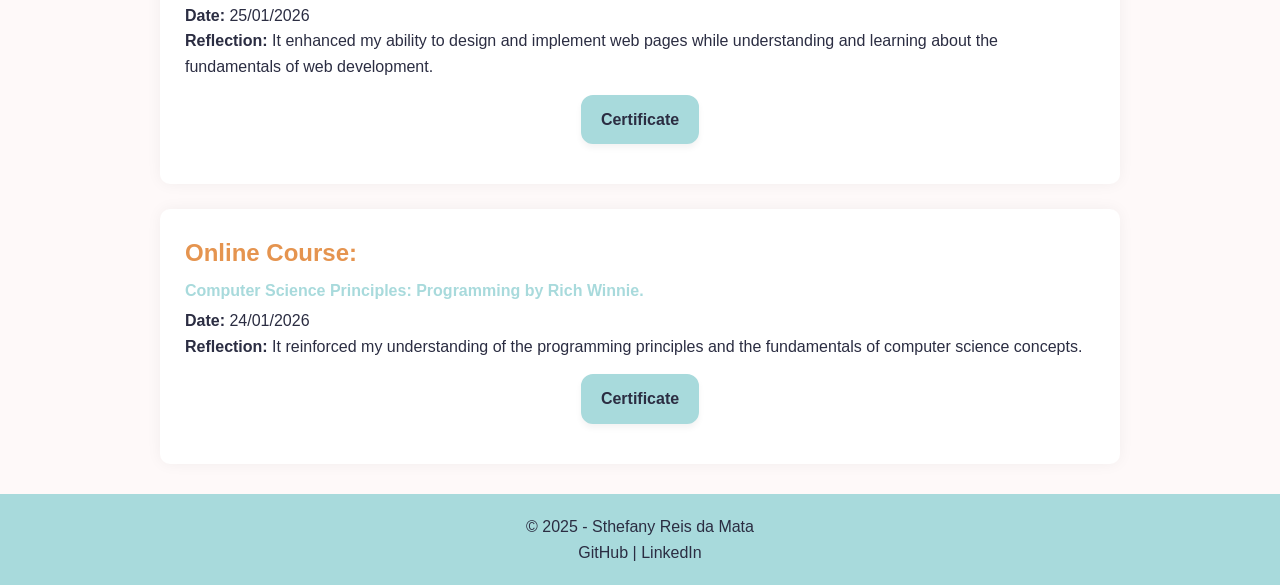
==== commit 696f6075: "Update learning.html" ====
--- a/docs/learning.html
+++ b/docs/learning.html
@@ -35,7 +35,7 @@
             <h3>Online Course:</h3>
             <h4>Critical Thinking for Better Judgment and Decision-Making by Becki Saltzman.</h4>
             <p><strong>Date: </strong>16/01/2026</p>
-            <p><strong>Reflection:</strong> It improved my ability to think critically by recognising bias, questioning assumptions and making more informed decisions. I applied these skills in my coursework and group projects, as well as in my workplace, analysing problems more carefully and considering different solutions.</p>
+            <p><strong>Reflection:</strong> It improved my ability to think critically by recognising bias and making more informed decisions. I applied these skills in my coursework and group projects, as well as in my workplace, analysing problems more carefully and considering different solutions.</p>
             <div class="hero actions">
                 <a href="CriticalThinking.pdf" class="btn primary">Certificate</a>
             </div>
@@ -65,7 +65,7 @@
             <h3>Online Course:</h3>
             <h4>The Mindful Workday by Desk Yogi and Britt Andreatta.</h4>
             <p><strong>Date: </strong>25/01/2026</p>
-            <p><strong>Reflection:</strong> It helped me on learning how to apply mindful techniques to manage workload, enhance concentration during coding tasks and maintain balance during project deadlines.</p>
+            <p><strong>Reflection:</strong> It helped me on learning how to apply mindful techniques to manage workload, enhance concentration during various tasks and maintain balance during project deadlines.</p>
             <div class="hero actions">
                 <a href="TheMindfulWorkday.pdf" class="btn primary">Certificate</a>
             </div>
@@ -75,7 +75,7 @@
             <h3>Online Course:</h3>
             <h4>HTML Essential Training (2020) by Jen Simmons.</h4>
             <p><strong>Date: </strong>25/01/2026</p>
-            <p><strong>Reflection:</strong> It enhanced my ability to design and implement web pages while understanding and learning the fundamentals of web development.</p>
+            <p><strong>Reflection:</strong> It enhanced my ability to design and implement web pages while understanding and learning about the fundamentals of web development.</p>
             <div class="hero actions">
                 <a href="HTMLEssentialTraining2020.pdf" class="btn primary">Certificate</a>
             </div>
@@ -85,7 +85,7 @@
             <h3>Online Course:</h3>
             <h4>Computer Science Principles: Programming by Rich Winnie.</h4>
             <p><strong>Date: </strong>24/01/2026</p>
-            <p><strong>Reflection:</strong> It reinforced my understanding of the programming principles and foundational computer science concepts.</p>
+            <p><strong>Reflection:</strong> It reinforced my understanding of the programming principles and the fundamentals of computer science concepts.</p>
             <div class="hero actions">
                 <a href="PrinciplesProgramming.pdf" class="btn primary">Certificate</a>
             </div>
